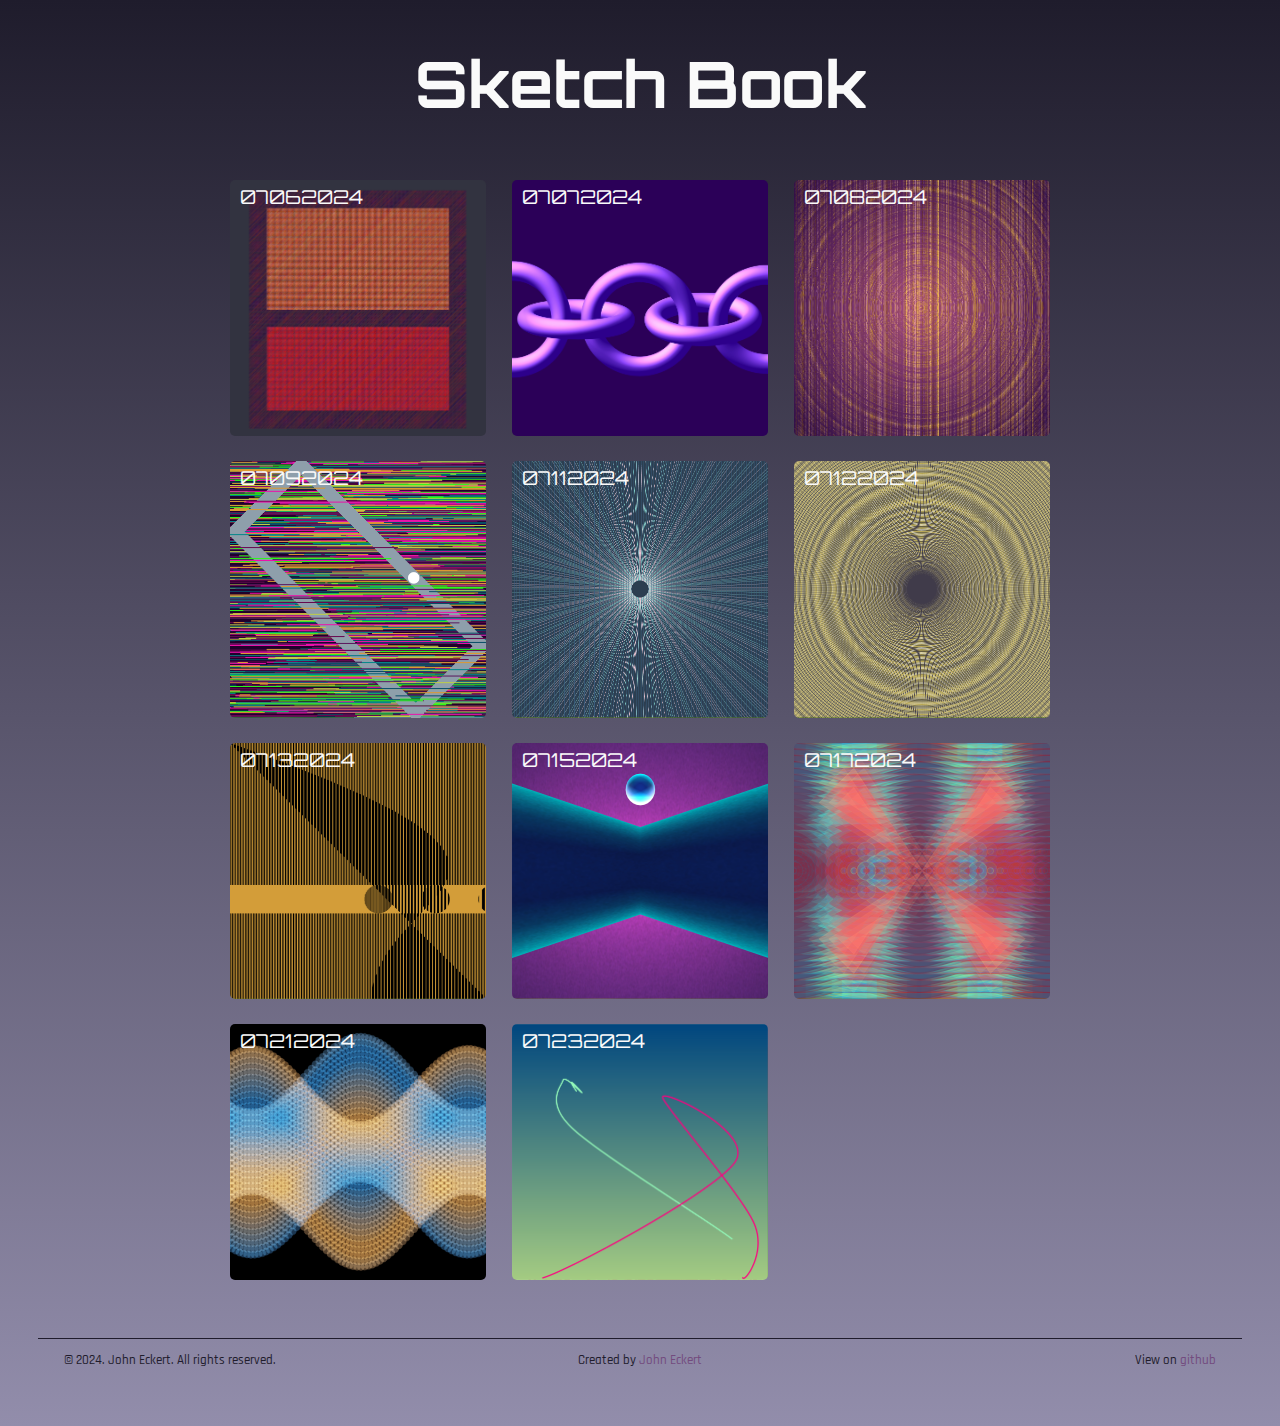
==== index.html @ 33f607d3 "update gtag placment" ====
<!DOCTYPE html>
<html lang="en">
  <head>
    <!-- Google tag (gtag.js) -->
    <script async src="https://www.googletagmanager.com/gtag/js?id=G-RG4BJVVRTP"></script>
    <script>
      window.dataLayer = window.dataLayer || [];
      function gtag(){dataLayer.push(arguments);}
      gtag('js', new Date());

      gtag('config', 'G-RG4BJVVRTP');
    </script>
    <meta charset="utf-8" />
    <meta name="viewport" content="width=device-width, initial-scale=1.0">
    <title>Sketch Book</title>
    <link rel="stylesheet" type="text/css" href="style.css">
    <script src="libraries/p5.min.js"></script>
    <script src="libraries/p5.sound.min.js"></script>
  </head>

  <body>
    <div id="index-body">
      <section id="header">
        <h1>Sketch Book</h1>
      </section>
      <section id="index-container"></section>
      <footer>
        <p id="copyright">© 2024. John Eckert. All rights reserved.</p>
        <p>Created by <a target="_blank" href="https://www.jeckert.com">John Eckert</a></p>
        <p>View on <a target="_blank" href="https://github.com/johneckert/sketchbook">github
    </div>
    <script src="sketchIndex.js"></script>
  </body>
</html>
---- style.css ----
@import url('https://fonts.googleapis.com/css2?family=Orbitron:wght@400..900&display=swap');
@import url('https://fonts.googleapis.com/css2?family=Rajdhani:wght@300;400;500;600;700&display=swap');

html, body {
  margin: 0;
  padding: 0;
}

footer {
  margin-top: 5vh;
  margin-bottom: 5vh;
  min-width: 90vw;
  display: flex;
  justify-content: space-between;
  align-items: center;
  border-top: 1px solid #1F1C2C;
  color: #1F1C2C;
  font-family: "Rajdhani", sans-serif;
  font-weight: 500;
  font-style: normal;
  font-size: 1vw;
  padding: 0 2vw;
}

footer a {
  color: #734b7e;
  text-decoration: none;
}

footer a:visited {
  color: #42276b;
}

footer a:hover {
  color: #D3CCE3;
  text-decoration: underline;
}

footer > p {
  width: 30vw;
}

footer > p:first-child {
  text-align: left;
}

footer > p:nth-child(2) {
  text-align: center;
}

footer > p:last-child {
  text-align: right;
} 

.icon-link i{
  margin: 1rem 0;
  font-size: 3rem;
  color: #D9D9D9;
  text-decoration: none;

}

#index-body {
  background-image: linear-gradient(180deg, #1F1C2C, #928DAB);
  padding: 0 17vw;
  display: flex;
  flex-direction: column;
  justify-content: flex-start;
  align-items: center;
  min-height: 100vh;
}

.hide {
  display: none;
}

canvas {
  display: block;
}

section { 
  display: flex;
  justify-content: center;
  align-items: center;
  flex-direction: column;
}

h1 { 
  position: relative;
  font-family: "Orbitron", sans-serif;
  font-size: 4rem;
  color: #FAFAFA;
}

#index-container {
  display: flex;
  justify-content: flex-start;
  align-content: flex-start;  
  flex-direction: row;
  flex-wrap: wrap;
}

.container::after {
  content: "";
  flex: 1 1 20%;
  margin: 5px;
  visibility: hidden;
}

.back-button {
  position: absolute;
  top: 10px;
  left: 10px;
  font-family: "Orbitron", sans-serif;
  font-weight: 100;
  color: #FAFAFA;
  background-color: #1F1C2C;
  border: none;
  border-radius: 5px;
  padding: 10px;
  cursor: pointer;
}

.sketch-item {
  margin: 1vw;
  cursor: pointer;
  width: 20vw;
  height: 20vw;
  min-width: 250px;
  min-height: 250px;
}

.sketch-item h2 {
  position: absolute;
  font-family: "Orbitron", sans-serif;
  font-weight: 100;
  font-size: 1.5vw;
  color: #FAFAFA;
  margin-left: 10px;
  margin-top: 5px;
}

@media only screen and (max-width: 690px) {
  h1 {
    font-size: 9vw;
  }
}

@media only screen and (max-width: 1250px) {
  .sketch-item h2 {
    font-size: 1.5rem;
  }

  #index-container {
    justify-content: center;
  }

  footer {
    font-size: 1.8vw;
  }
}

.sketch-item img {
  width: 20vw;
  min-width: 250px;
  height: auto;
  border-radius: 5px;
}
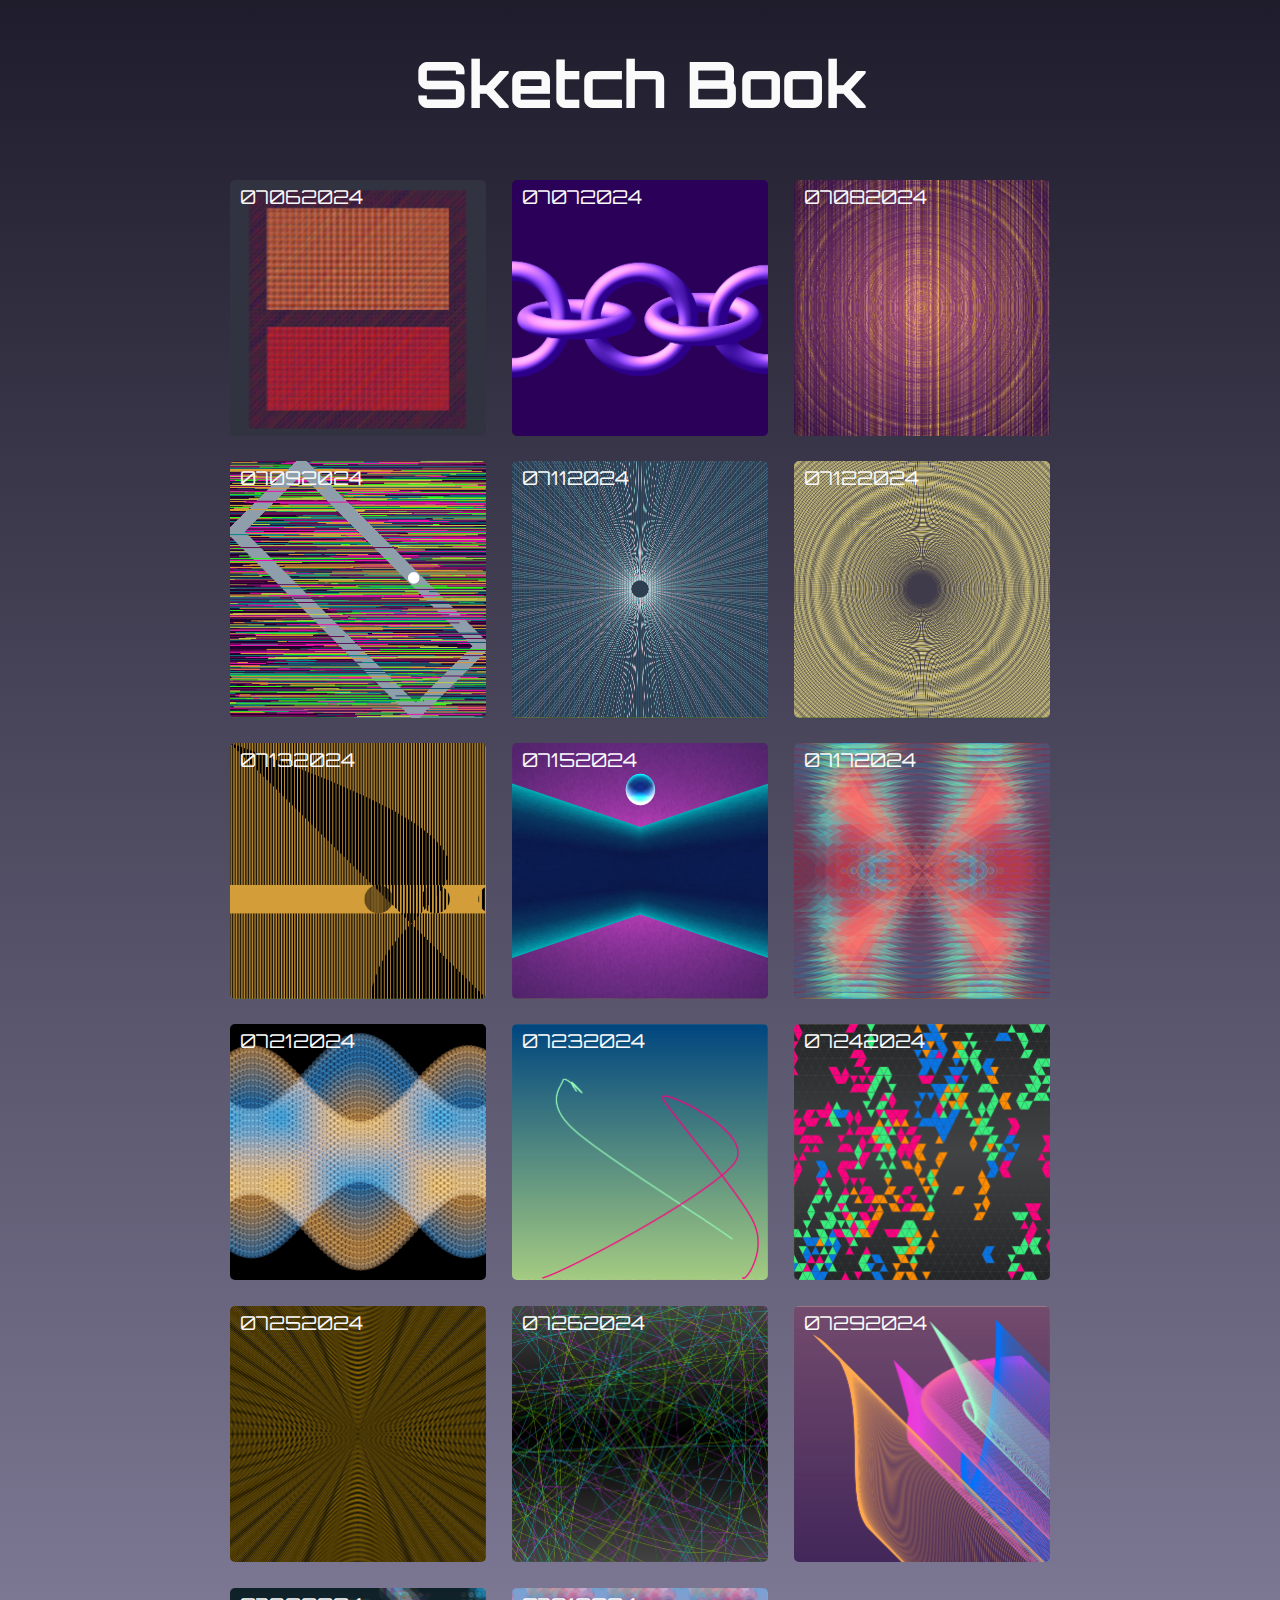
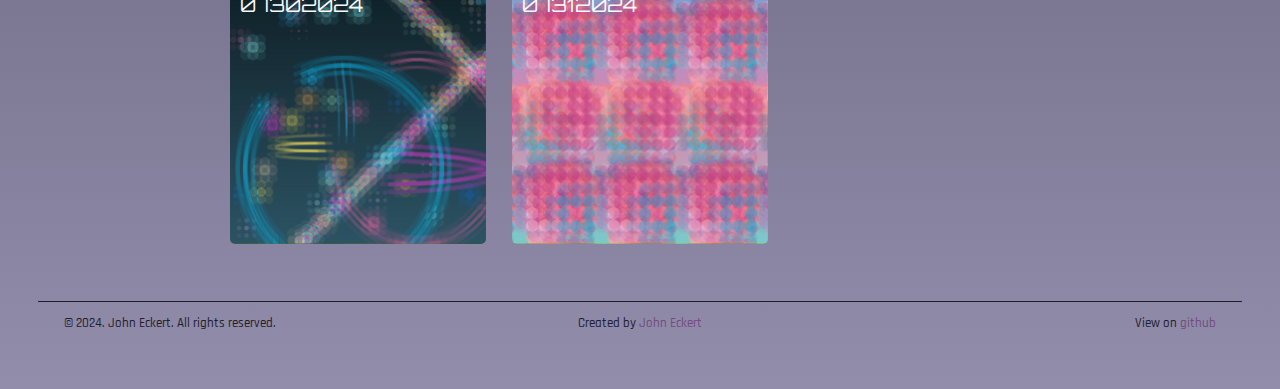
==== commit 3f508dfd: "add fillGradient library" ====
--- a/index.html
+++ b/index.html
@@ -12,10 +12,15 @@
     </script>
     <meta charset="utf-8" />
     <meta name="viewport" content="width=device-width, initial-scale=1.0">
-    <title>Sketch Book</title>
+    <title>John Eckert | Generative Art</title>
+    <link rel="apple-touch-icon" sizes="180x180" href="/images/favicon/apple-touch-icon.png">
+    <link rel="icon" type="image/png" sizes="32x32" href="/images/favicon/favicon-32x32.png">
+    <link rel="icon" type="image/png" sizes="16x16" href="/images/favicon/favicon-16x16.png">
+    <link rel="manifest" href="/images/favicon/site.webmanifest">
     <link rel="stylesheet" type="text/css" href="style.css">
     <script src="libraries/p5.min.js"></script>
     <script src="libraries/p5.sound.min.js"></script>
+    <script src="libraries/p5.fillGradient.min.js"></script>
   </head>
 
   <body>
--- a/style.css
+++ b/style.css
@@ -107,6 +107,24 @@
   visibility: hidden;
 }
 
+@keyframes fadeIn {
+  0% {
+    opacity: 0;
+  }
+  100% {
+    opacity: 1;
+  }
+}
+
+@keyframes fadeOut {
+  0% {
+    opacity: 1;
+  }
+  100% {
+    opacity: 0;
+  }
+}
+
 .back-button {
   position: absolute;
   top: 10px;
@@ -119,6 +137,12 @@
   border-radius: 5px;
   padding: 10px;
   cursor: pointer;
+  transition: opacity 1s ease-in-out;
+  opacity: 0;
+}
+
+.back-button.show {
+  opacity: 1;
 }
 
 .sketch-item {
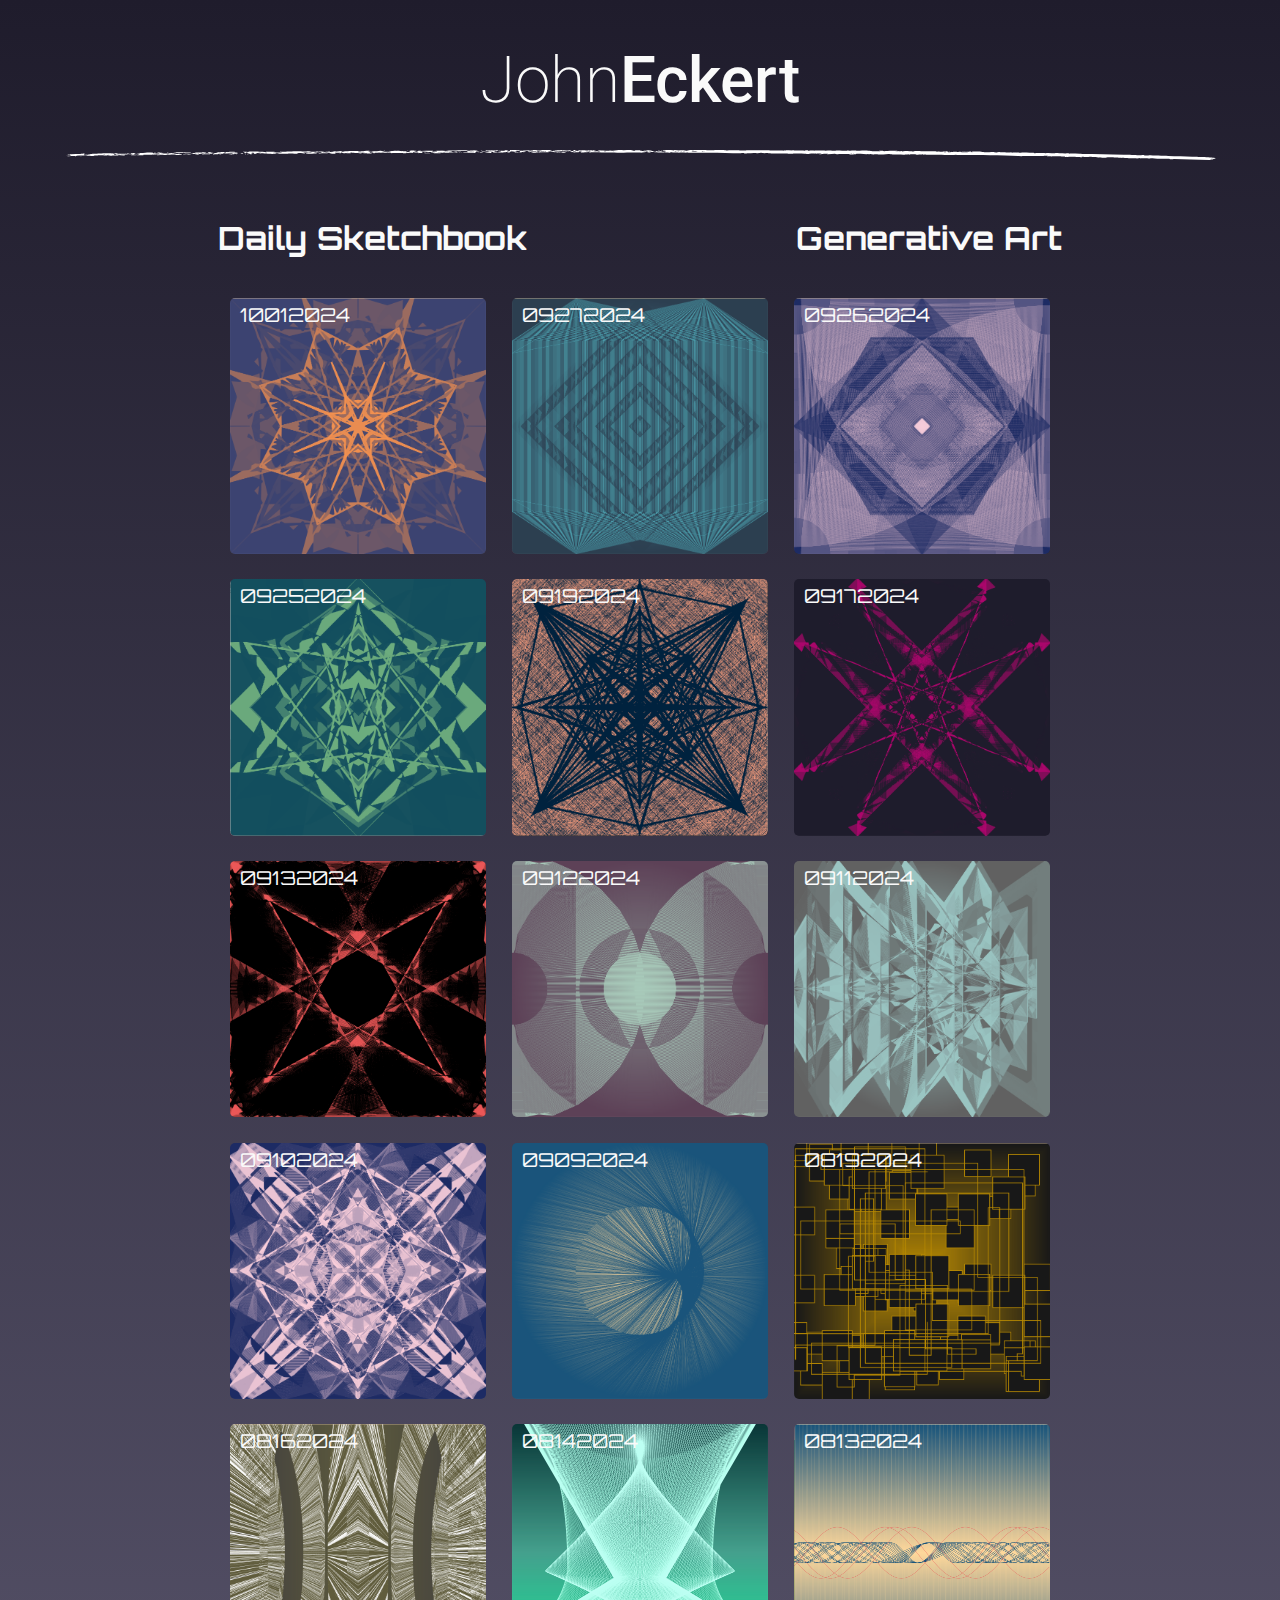
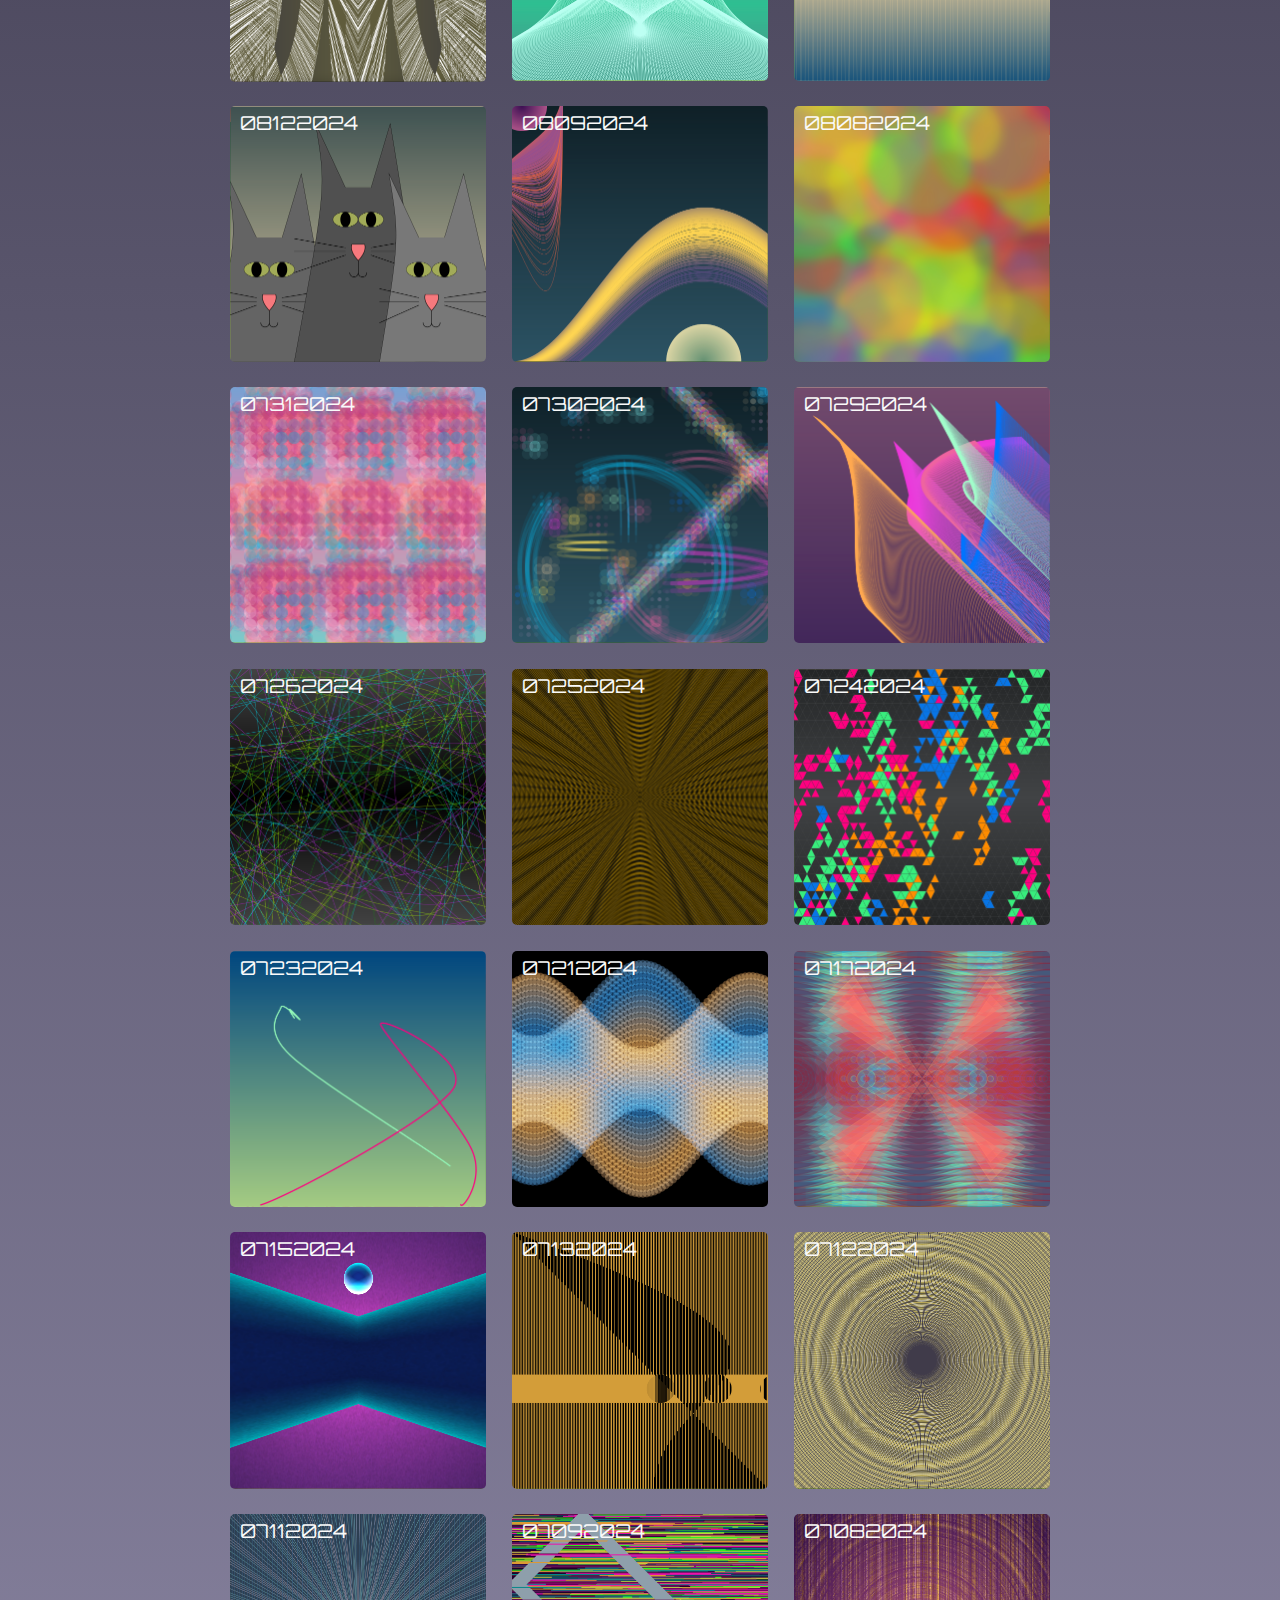
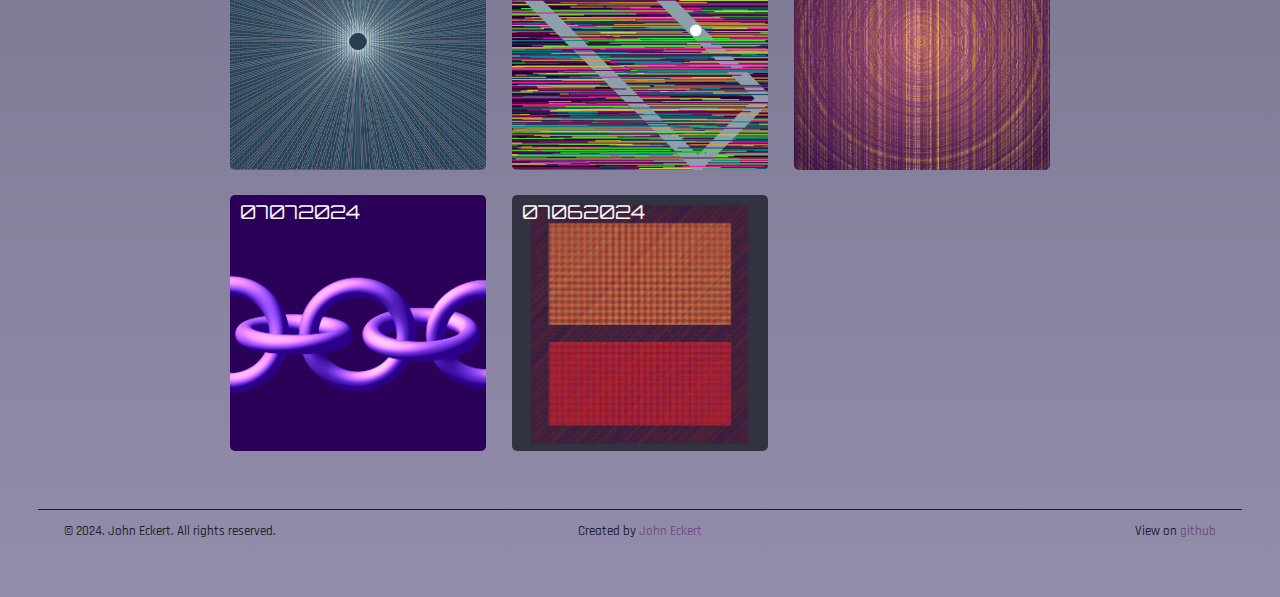
==== commit 60603c34: "add a header" ====
--- a/index.html
+++ b/index.html
@@ -19,15 +19,20 @@
     <link rel="manifest" href="/images/favicon/site.webmanifest">
     <link rel="stylesheet" type="text/css" href="style.css">
     <script src="libraries/p5.min.js"></script>
-    <script src="libraries/p5.sound.min.js"></script>
+    <!-- <script src="libraries/p5.sound.min.js"></script> -->
     <script src="libraries/p5.fillGradient.min.js"></script>
   </head>
 
   <body>
     <div id="index-body">
       <section id="header">
-        <h1>Sketch Book</h1>
-      </section>
+        <h1><span>John</span><span>Eckert</span></h1>
+        <img id="dividing-line" src="assets/line.svg" alt="dividing line"/>
+       </section>
+      <div class="sub-header">
+        <h2>Generative Art </h2>
+        <h2>Daily Sketchbook</h2>
+      </div>
       <section id="index-container"></section>
       <footer>
         <p id="copyright">© 2024. John Eckert. All rights reserved.</p>
--- a/style.css
+++ b/style.css
@@ -1,5 +1,6 @@
 @import url('https://fonts.googleapis.com/css2?family=Orbitron:wght@400..900&display=swap');
 @import url('https://fonts.googleapis.com/css2?family=Rajdhani:wght@300;400;500;600;700&display=swap');
+@import url('https://fonts.googleapis.com/css2?family=Roboto:wght@100;300;400;500;700;900&display=swap');
 
 html, body {
   margin: 0;
@@ -60,6 +61,25 @@
 
 }
 
+#header {
+  display: flex;
+  width: 100vw;
+}
+
+#header > h1 > span:first-child {
+  font-weight: 200;
+}
+
+#header > h1> span:last-child {
+  font-weight: 500;
+}
+
+#dividing-line {
+  width: 90vw;
+  height: 10px;
+  margin-bottom: 2rem;
+}
+
 #index-body {
   background-image: linear-gradient(180deg, #1F1C2C, #928DAB);
   padding: 0 17vw;
@@ -87,8 +107,15 @@
 
 h1 { 
   position: relative;
+  font-family: "Roboto", sans-serif;
+  font-size: 4rem;
+  color: #FAFAFA;
+  margin-bottom: 2rem;
+}
+
+h2 {
   font-family: "Orbitron", sans-serif;
-  font-size: 4rem;
+  font-size: 2rem;
   color: #FAFAFA;
 }
 
@@ -98,6 +125,14 @@
   align-content: flex-start;  
   flex-direction: row;
   flex-wrap: wrap;
+}
+
+.sub-header {
+  width: 100%;
+  display: flex;
+  flex-direction: row-reverse;
+  justify-content: space-between;
+  align-items: center;
 }
 
 .container::after {
@@ -164,9 +199,19 @@
   margin-top: 5px;
 }
 
-@media only screen and (max-width: 690px) {
+@media only screen and (max-width: 880px) {
   h1 {
     font-size: 9vw;
+  }
+  h2 {
+    font-size: 4vw;
+  }
+
+  .sub-header {
+    justify-content: center;
+  }
+  .sub-header > h2:last-child {
+   display: none;
   }
 }
 
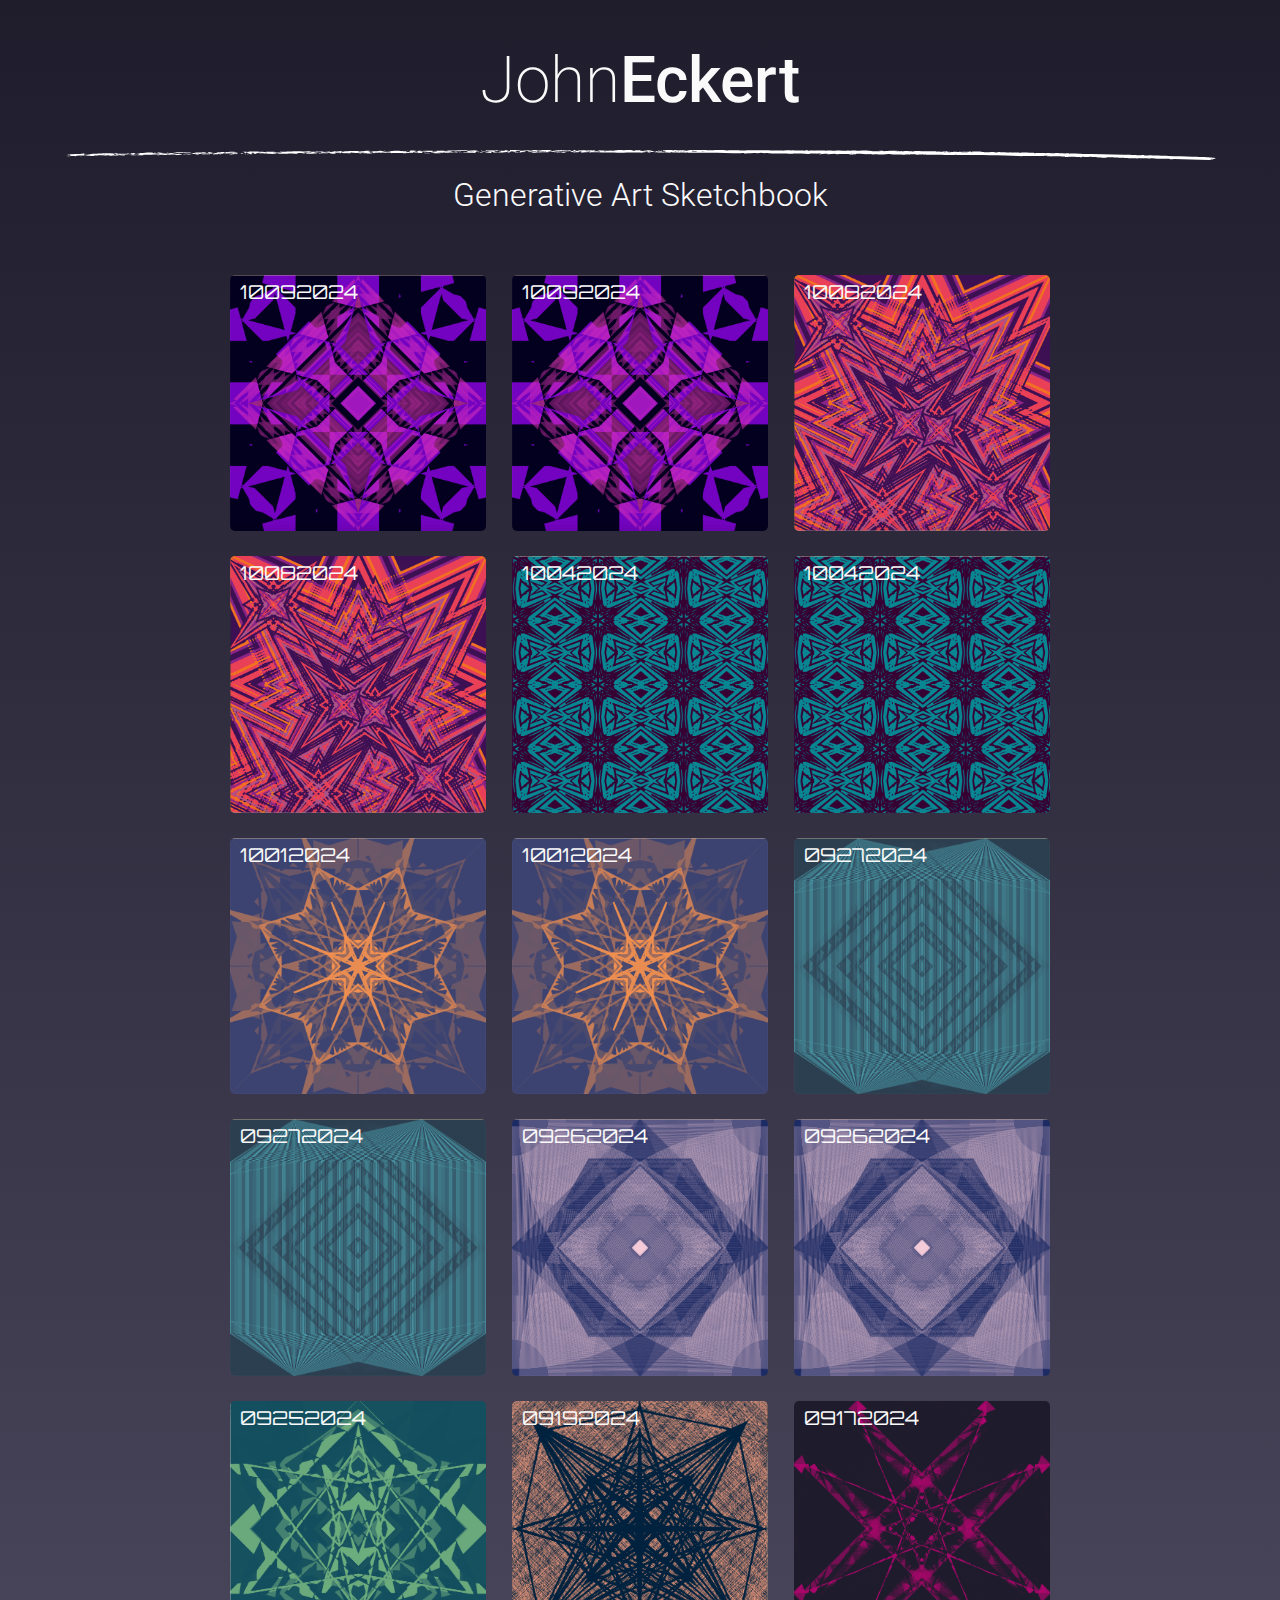
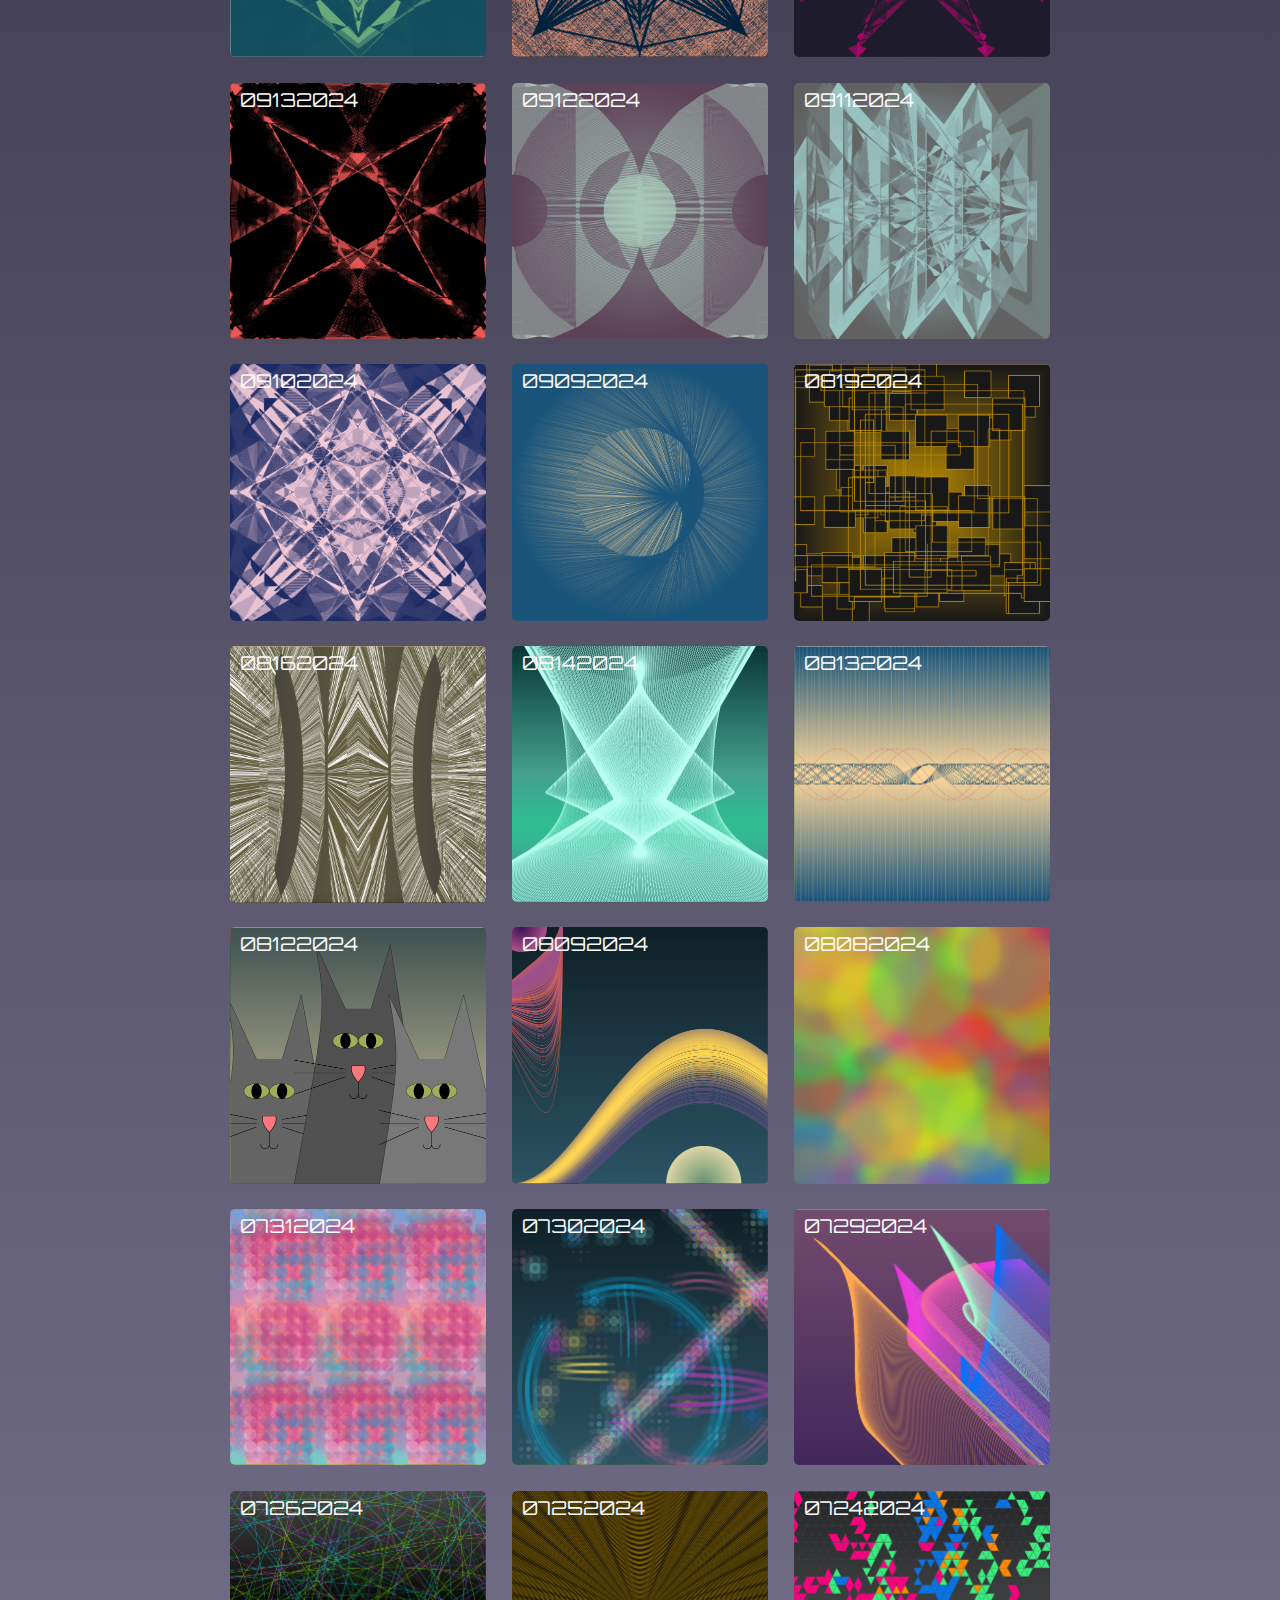
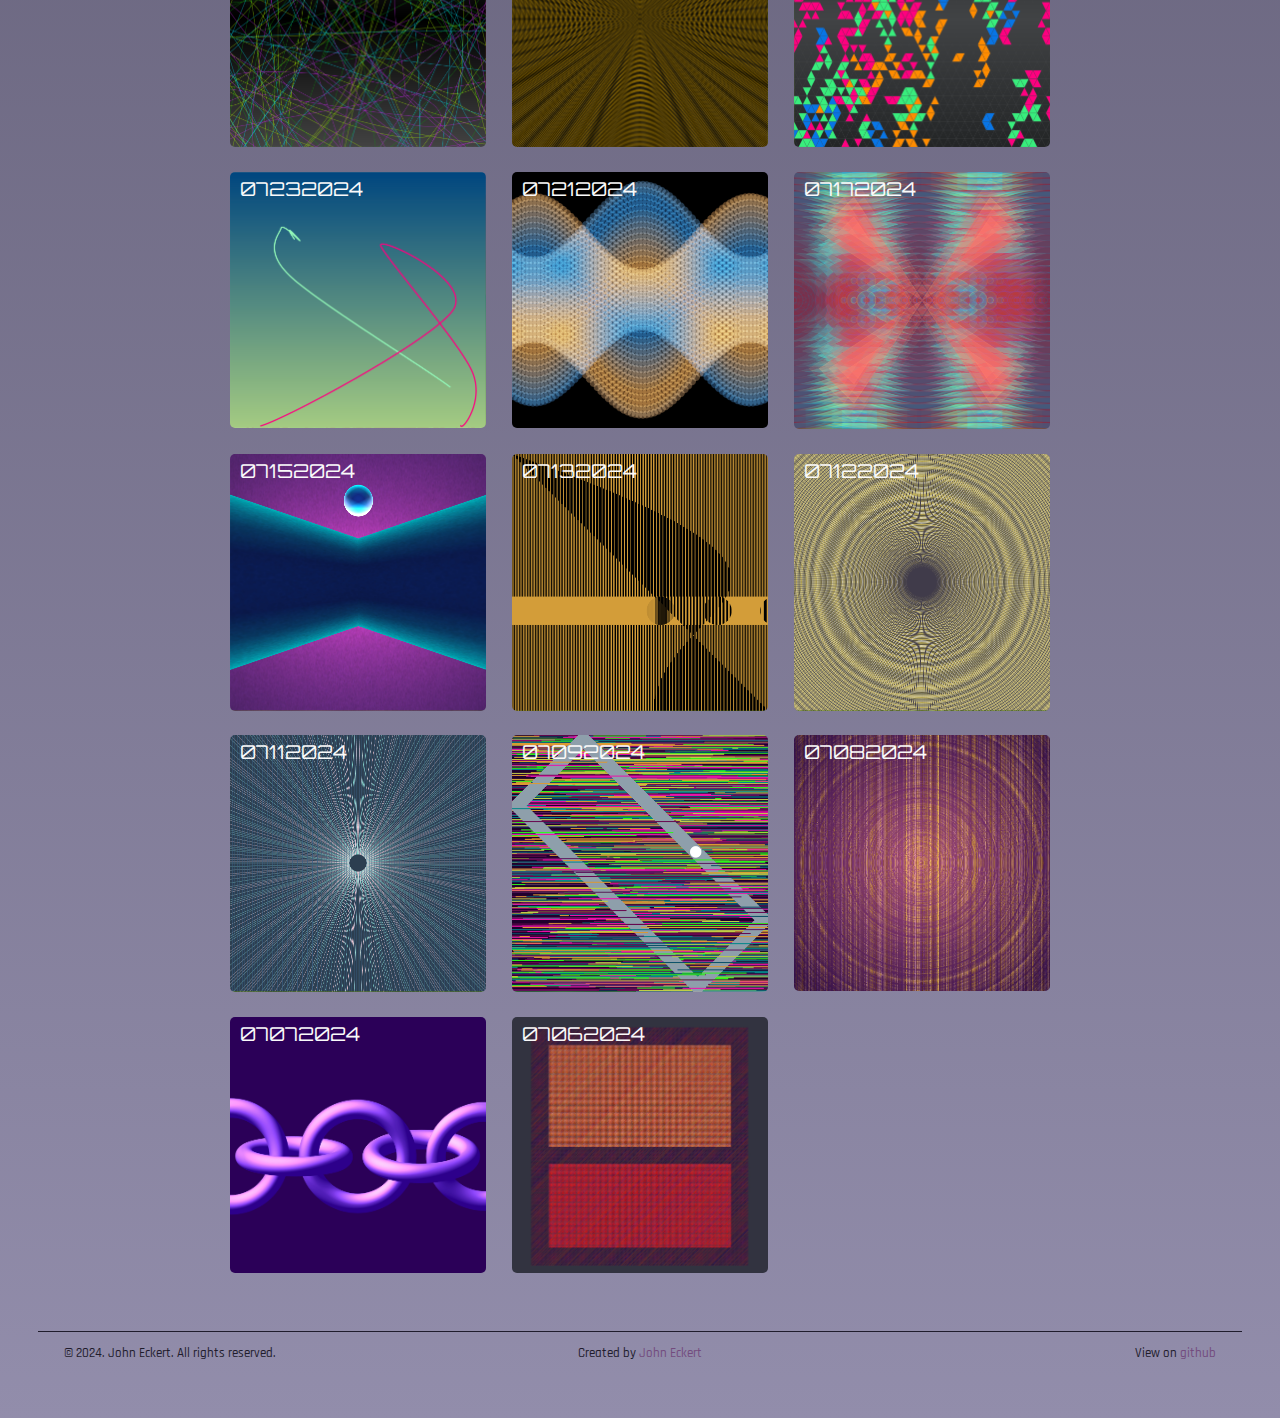
==== commit ffacb9c2: "Adjust styling" ====
--- a/index.html
+++ b/index.html
@@ -30,8 +30,7 @@
         <img id="dividing-line" src="assets/line.svg" alt="dividing line"/>
        </section>
       <div class="sub-header">
-        <h2>Generative Art </h2>
-        <h2>Daily Sketchbook</h2>
+        <h2>Generative Art Sketchbook</h2>
       </div>
       <section id="index-container"></section>
       <footer>
--- a/style.css
+++ b/style.css
@@ -77,7 +77,7 @@
 #dividing-line {
   width: 90vw;
   height: 10px;
-  margin-bottom: 2rem;
+  margin-bottom: 1rem;
 }
 
 #index-body {
@@ -114,9 +114,12 @@
 }
 
 h2 {
-  font-family: "Orbitron", sans-serif;
+  font-family: "Roboto", sans-serif;
   font-size: 2rem;
-  color: #FAFAFA;
+  font-weight: 300;
+  color: #FAFAFA;
+  margin: 0 1rem 3rem 1rem;
+  padding: 0;
 }
 
 #index-container {
@@ -131,7 +134,7 @@
   width: 100%;
   display: flex;
   flex-direction: row-reverse;
-  justify-content: space-between;
+  justify-content: center;
   align-items: center;
 }
 
@@ -202,20 +205,18 @@
 @media only screen and (max-width: 880px) {
   h1 {
     font-size: 9vw;
+    margin-bottom: 16px;
   }
   h2 {
     font-size: 4vw;
   }
-
-  .sub-header {
-    justify-content: center;
-  }
-  .sub-header > h2:last-child {
-   display: none;
-  }
 }
 
 @media only screen and (max-width: 1250px) {
+  #index-body {
+    padding: 0 10vw;
+  }
+
   .sketch-item h2 {
     font-size: 1.5rem;
   }
